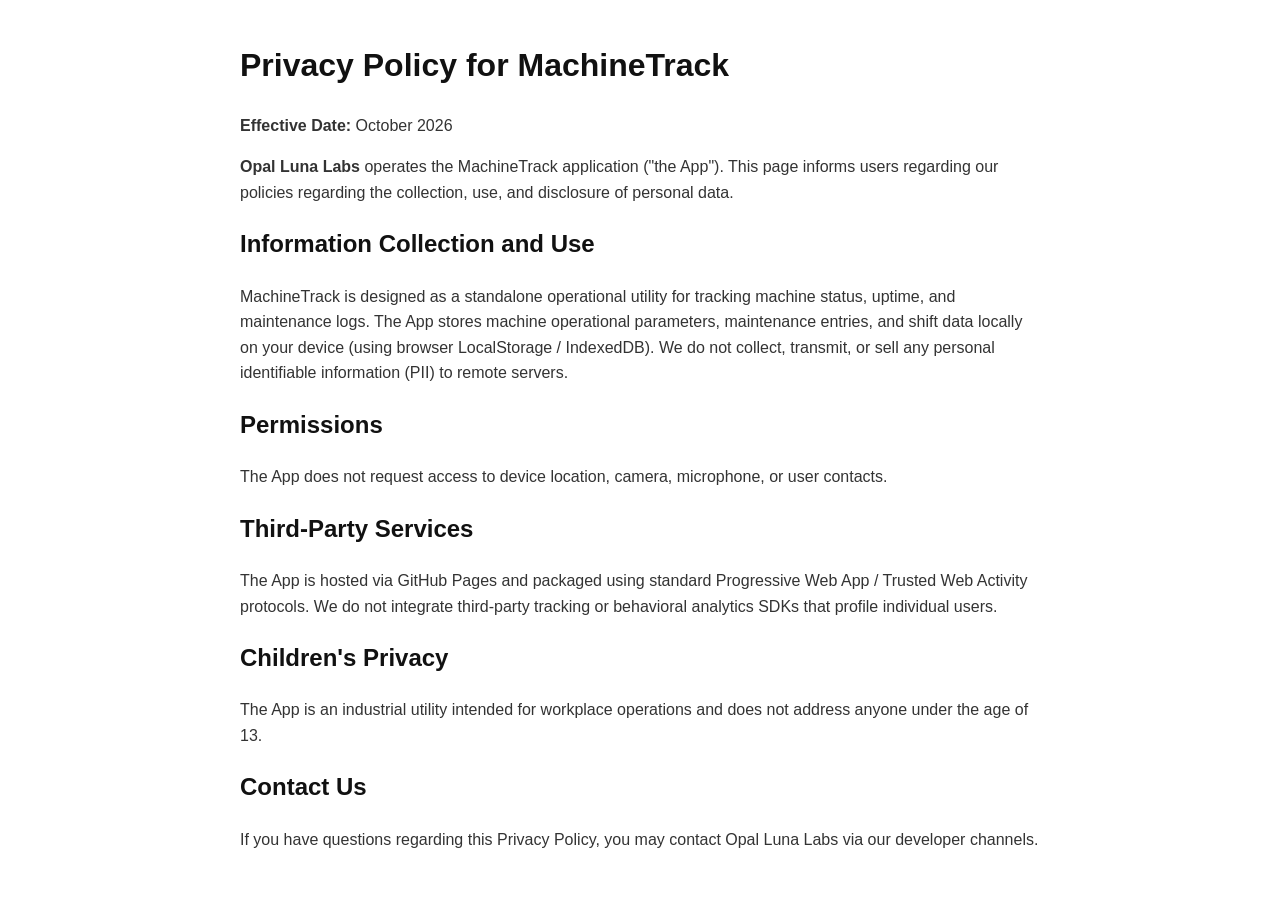
==== privacy.html @ d4a34fda "Create privacy.html" ====
<!DOCTYPE html>
<html lang="en">
<head>
  <meta charset="UTF-8">
  <meta name="viewport" content="width=device-width, initial-scale=1.0">
  <title>Privacy Policy - MachineTrack</title>
  <style>
    body { font-family: -apple-system, BlinkMacSystemFont, "Segoe UI", Roboto, sans-serif; line-height: 1.6; max-width: 800px; margin: 40px auto; padding: 0 20px; color: #333; }
    h1, h2 { color: #111; }
  </style>
</head>
<body>
  <h1>Privacy Policy for MachineTrack</h1>
  <p><strong>Effective Date:</strong> October 2026</p>
  <p><strong>Opal Luna Labs</strong> operates the MachineTrack application ("the App"). This page informs users regarding our policies regarding the collection, use, and disclosure of personal data.</p>

  <h2>Information Collection and Use</h2>
  <p>MachineTrack is designed as a standalone operational utility for tracking machine status, uptime, and maintenance logs. The App stores machine operational parameters, maintenance entries, and shift data locally on your device (using browser LocalStorage / IndexedDB). We do not collect, transmit, or sell any personal identifiable information (PII) to remote servers.</p>

  <h2>Permissions</h2>
  <p>The App does not request access to device location, camera, microphone, or user contacts.</p>

  <h2>Third-Party Services</h2>
  <p>The App is hosted via GitHub Pages and packaged using standard Progressive Web App / Trusted Web Activity protocols. We do not integrate third-party tracking or behavioral analytics SDKs that profile individual users.</p>

  <h2>Children's Privacy</h2>
  <p>The App is an industrial utility intended for workplace operations and does not address anyone under the age of 13.</p>

  <h2>Contact Us</h2>
  <p>If you have questions regarding this Privacy Policy, you may contact Opal Luna Labs via our developer channels.</p>
</body>
</html>
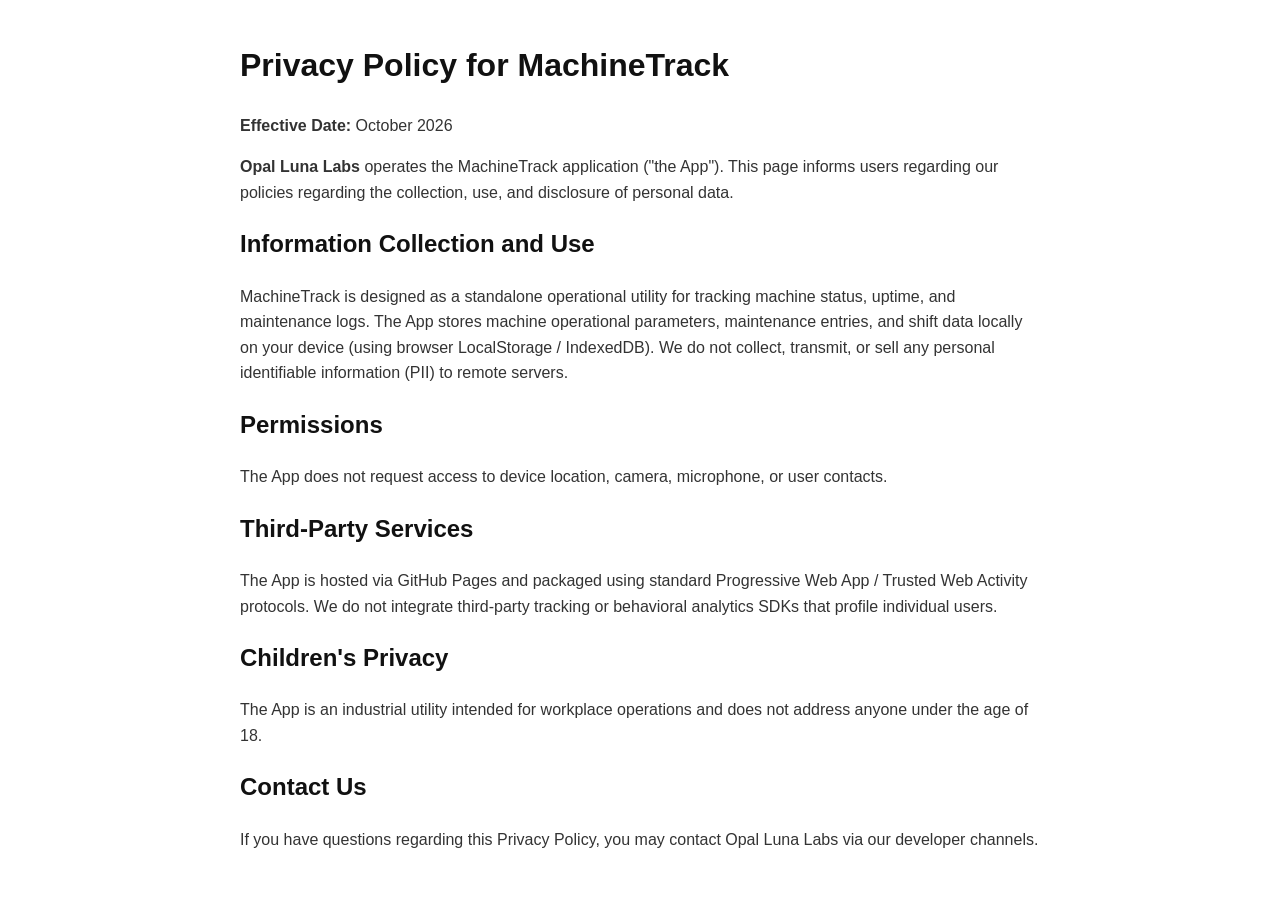
==== commit 00366505: "Update privacy.html" ====
--- a/privacy.html
+++ b/privacy.html
@@ -24,7 +24,7 @@
   <p>The App is hosted via GitHub Pages and packaged using standard Progressive Web App / Trusted Web Activity protocols. We do not integrate third-party tracking or behavioral analytics SDKs that profile individual users.</p>
 
   <h2>Children's Privacy</h2>
-  <p>The App is an industrial utility intended for workplace operations and does not address anyone under the age of 13.</p>
+  <p>The App is an industrial utility intended for workplace operations and does not address anyone under the age of 18.</p>
 
   <h2>Contact Us</h2>
   <p>If you have questions regarding this Privacy Policy, you may contact Opal Luna Labs via our developer channels.</p>
